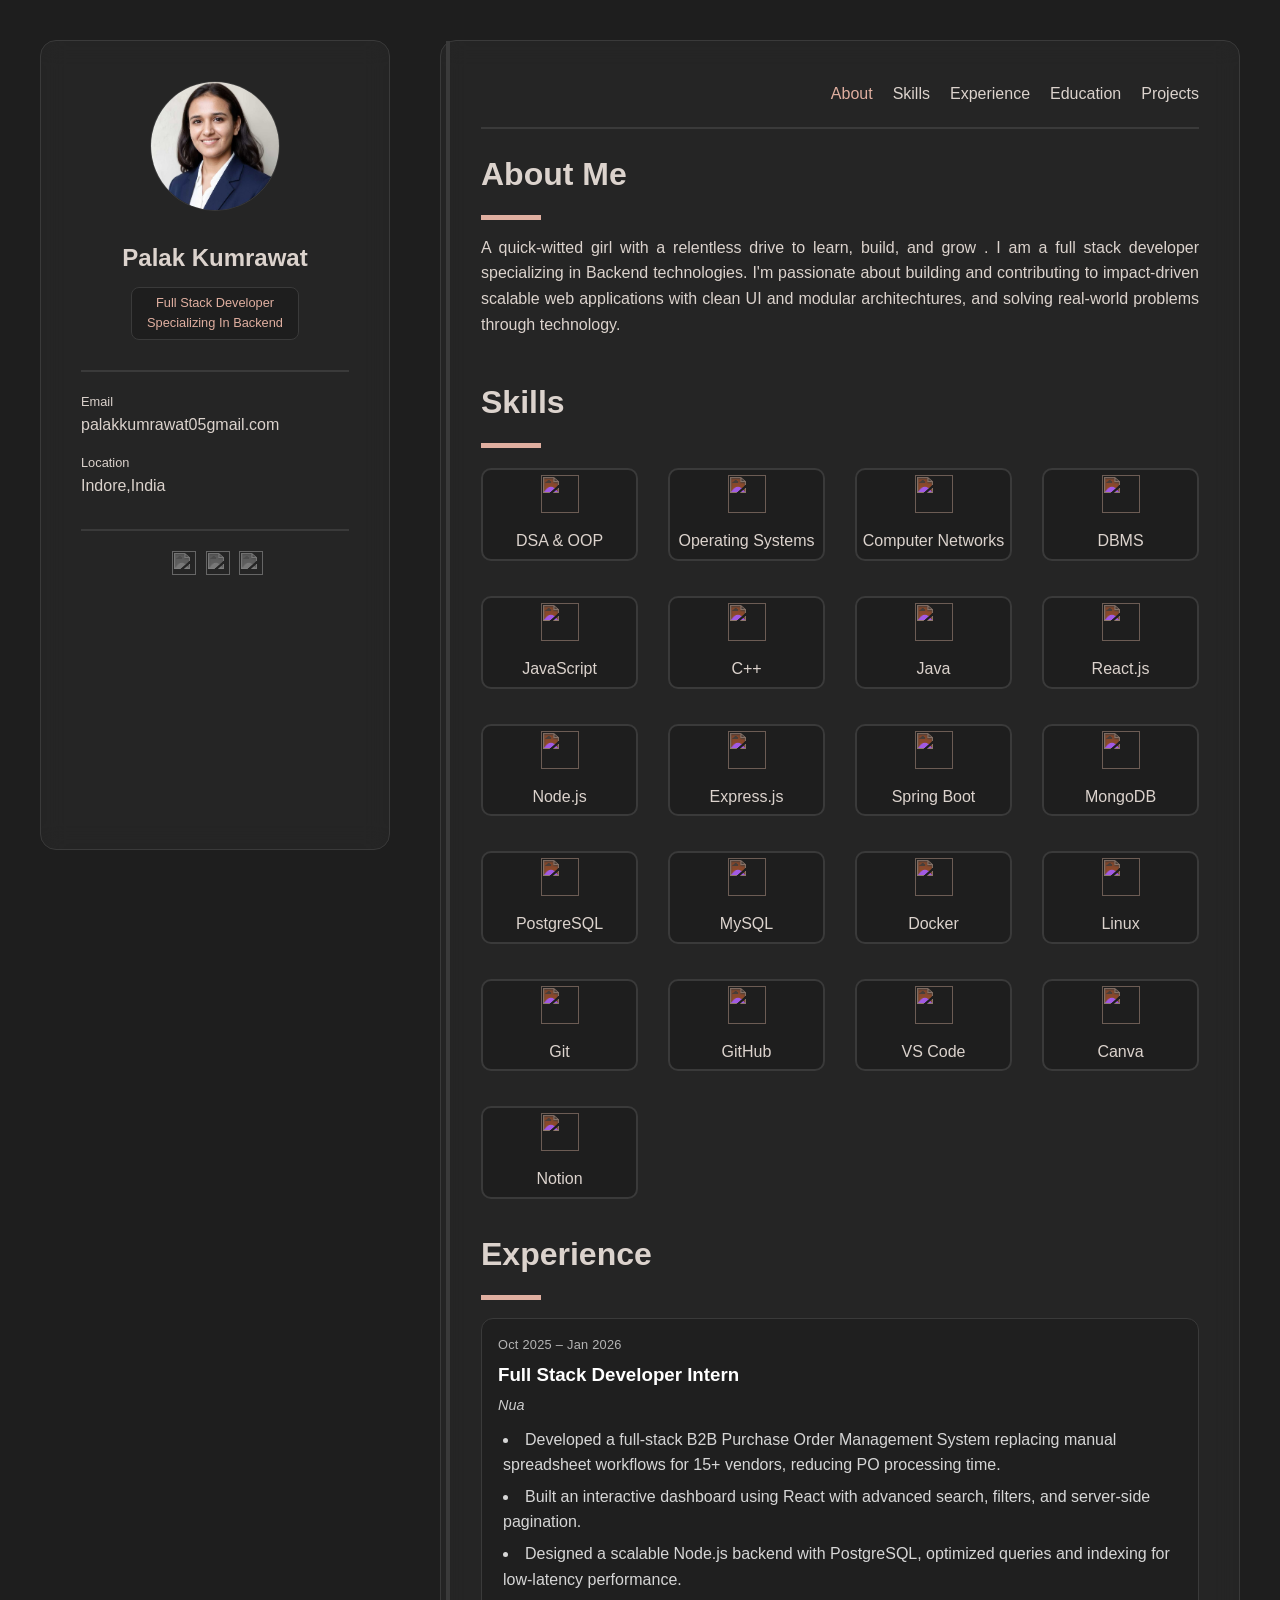
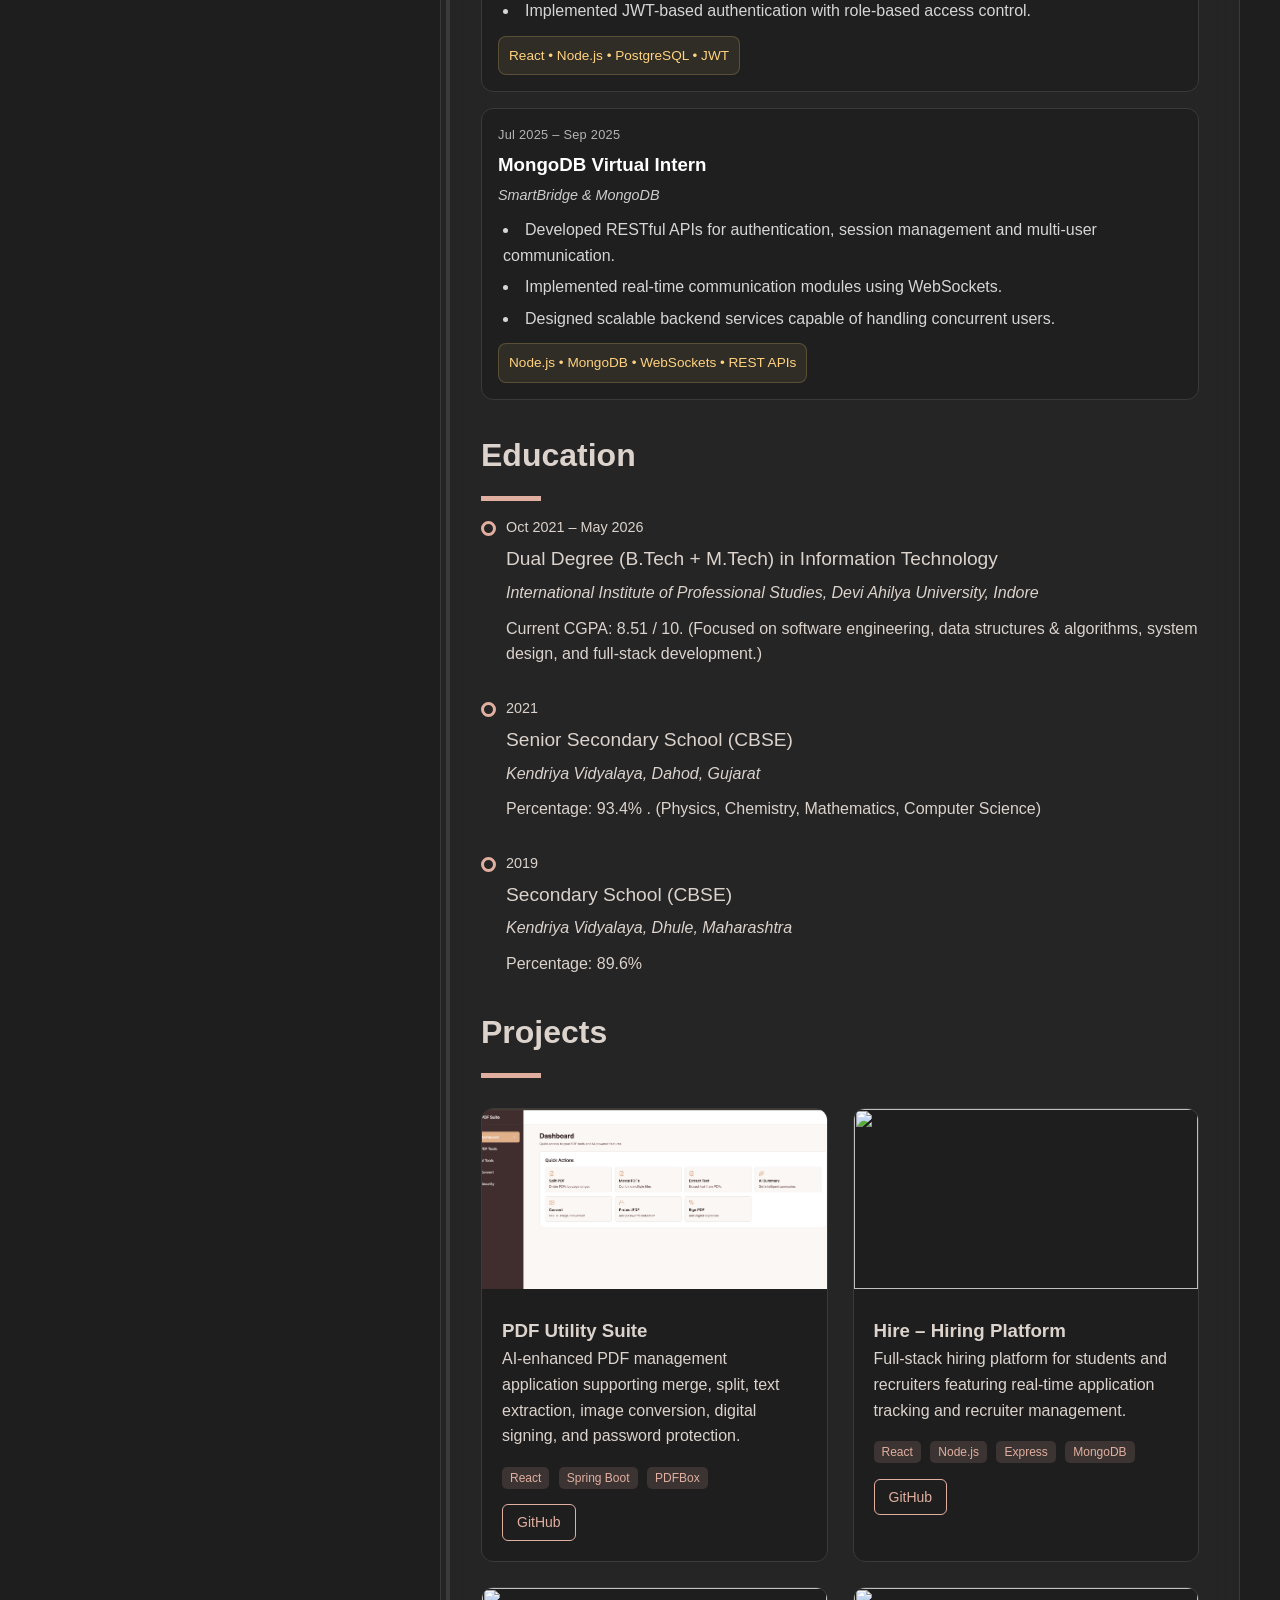
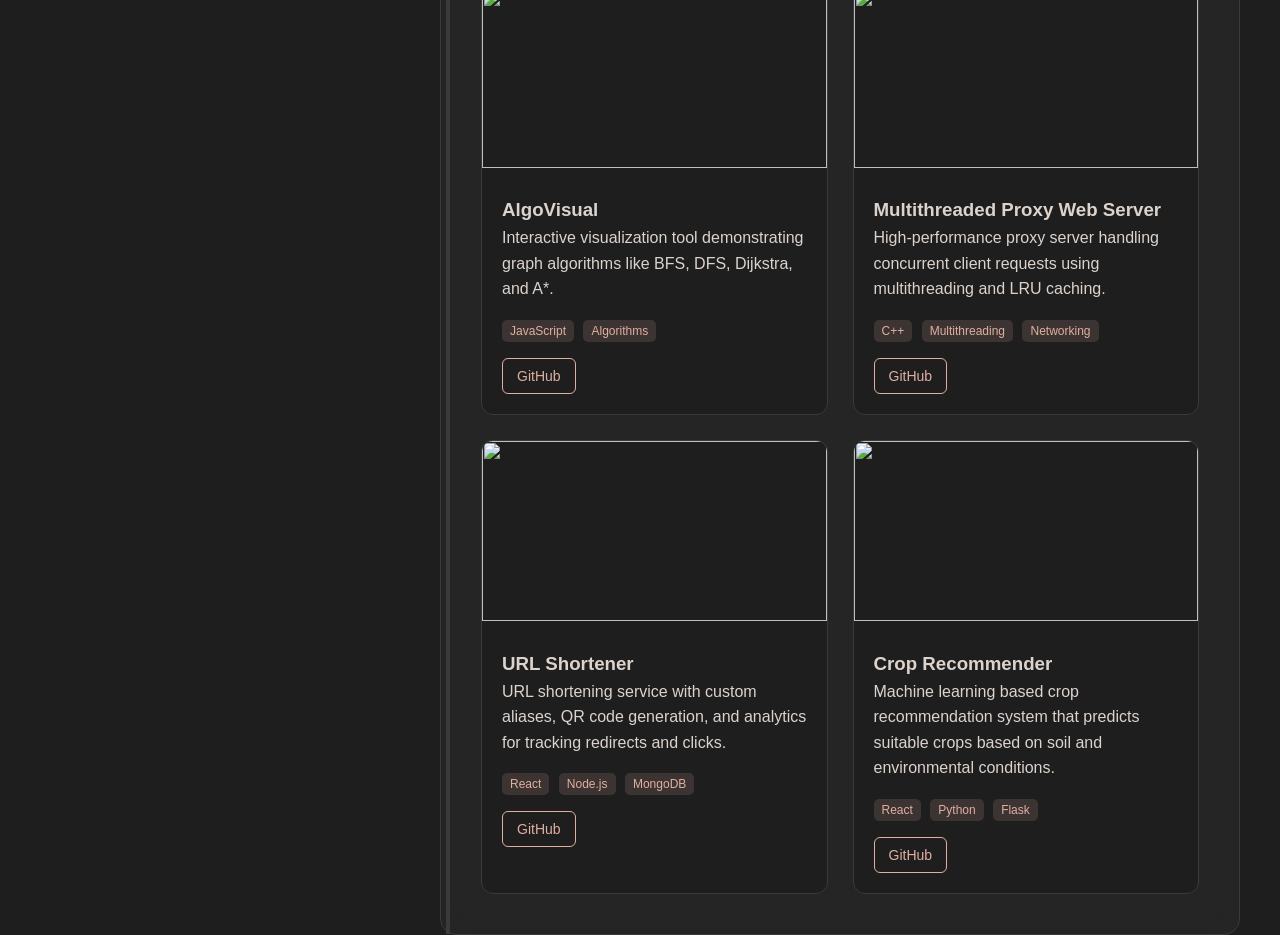
==== PaalaksPort/index.html @ 1b8beba0 "first commit" ====
<!DOCTYPE html>
<html lang="en">
<head>
    <meta charset="UTF-8">
    <meta name="viewport" content="width=device-width, initial-scale=1.0">
    <title>Palaksfolio</title>
    <link rel="stylesheet" href="./style.css">
</head>
<body>
    
    <div class="main-container">
        <!-- siderbar -->
        <div class="sidebar">

            <!-- profile -->
            <div class="profile">
                <img src="profile.jpg" alt="" >
                <h2>Palak Kumrawat</h2>
                <p>Full Stack Developer <br>Specializing In Backend</p>
            </div>
            

             <!--contact  -->

             <div class="contact">
                  <div class="email">
                    <h3 class="label">Email</h3>
                    <a href="mailto:palakkumrawat05gmail.com" class="value">palakkumrawat05gmail.com</a>
                  </div>
                  <div class="location">
                    <h3 class="label">Location</h3>
                    <p class="value">Indore,India</p>
                  </div>
             </div>
             <!-- social -->
             <div class="social">
                <a href="https://x.com/palak_p78663"><img src="https://simpleicons.org/icons/x.svg" alt=""></a>
                <a href="https://www.github.com/palak-k5"><img src="https://simpleicons.org/icons/git.svg" alt=""></a>
                <a href="https://www.linkedin.com/in/palak-kumrawat/"><img src="https://www.svgrepo.com/show/144030/linkedin-square-logo.svg" alt=""></a>
             </div>
        </div>
        <!-- main-content -->
        <div class="main-content">
          
            <!-- navigation -->
             <div id="navigation">
                <nav>
                    <a href="#about" class="active">About</a>
                    <a href="#skills">Skills</a>
                    <a href="#experience">Experience</a>
                    <a href="#education">Education</a>
                    <a href="#projects">Projects</a>
                </nav>
             </div>

            <!-- about me -->
             <div id="about">
                <h3 class="heading">About Me</h3>
                <div class="line"></div>
                <p class="content">A quick-witted girl with a relentless drive to learn, build, and grow . I am a full stack developer specializing in Backend technologies.
I'm passionate about building and contributing to impact-driven scalable web applications with clean UI and modular architechtures, and solving real-world problems through technology.

</p>
             </div><!-- Skills -->
<div id="skills">
    <h3 class="heading">Skills</h3>
    <div class="line"></div>

    <div class="grid-container">

        <!-- Core CS -->
        <div class="item">
            <img src="https://simpleicons.org/icons/cplusplus.svg" alt="">
            <h3>DSA & OOP</h3>
        </div>

        <div class="item">
            <img src="https://simpleicons.org/icons/linux.svg" alt="">
            <h3>Operating Systems</h3>
        </div>

        <div class="item">
    <img src="https://cdn-icons-png.flaticon.com/512/1041/1041886.png" alt="">
            <h3>Computer Networks</h3>
        </div>

        <div class="item">
            <img src="https://simpleicons.org/icons/mysql.svg" alt="">
            <h3>DBMS</h3>
        </div>

        <!-- Programming Languages -->
        <div class="item">
            <img src="https://simpleicons.org/icons/javascript.svg" alt="">
            <h3>JavaScript</h3>
        </div>

        <div class="item">
            <img src="https://simpleicons.org/icons/cplusplus.svg" alt="">
            <h3>C++</h3>
        </div>

        <div class="item">
            <img src="https://simpleicons.org/icons/openjdk.svg" alt="">
            <h3>Java</h3>
        </div>

        <!-- Web Technologies -->
        <div class="item">
            <img src="https://simpleicons.org/icons/react.svg" alt="">
            <h3>React.js</h3>
        </div>

        <div class="item">
    <img src="https://cdn.simpleicons.org/nodedotjs" alt="">
            <h3>Node.js</h3>
        </div>

        <div class="item">
            <img src="https://simpleicons.org/icons/express.svg" alt="">
            <h3>Express.js</h3>
        </div>

        <div class="item">
            <img src="https://simpleicons.org/icons/springboot.svg" alt="">
            <h3>Spring Boot</h3>
        </div>

        <!-- Databases -->
        <div class="item">
            <img src="https://simpleicons.org/icons/mongodb.svg" alt="">
            <h3>MongoDB</h3>
        </div>

        <div class="item">
            <img src="https://simpleicons.org/icons/postgresql.svg" alt="">
            <h3>PostgreSQL</h3>
        </div>

        <div class="item">
            <img src="https://simpleicons.org/icons/mysql.svg" alt="">
            <h3>MySQL</h3>
        </div>

        <!-- Cloud / DevOps -->
        <div class="item">
            <img src="https://simpleicons.org/icons/docker.svg" alt="">
            <h3>Docker</h3>
        </div>

        <div class="item">
            <img src="https://simpleicons.org/icons/linux.svg" alt="">
            <h3>Linux</h3>
        </div>

        <!-- Tools -->
        <div class="item">
            <img src="https://simpleicons.org/icons/git.svg" alt="">
            <h3>Git</h3>
        </div>

        <div class="item">
            <img src="https://simpleicons.org/icons/github.svg" alt="">
            <h3>GitHub</h3>
        </div>

        <div class="item">
    <img src="https://cdn.simpleicons.org/visualstudiocode" alt="">
            <h3>VS Code</h3>
        </div>

        <div class="item">
    <img src="https://cdn.simpleicons.org/canva" alt="">
            <h3>Canva</h3>
        </div>

        <div class="item">
            <img src="https://simpleicons.org/icons/notion.svg" alt="">
            <h3>Notion</h3>
        </div>

    </div>
</div>
<div id="experience">
    <h3 class="heading">Experience</h3>
    <div class="line"></div>

    <div class="experience-container">

        <!-- Nua -->
        <div class="exp-card">
            <div class="exp-header">
                <span class="exp-date">Oct 2025 – Jan 2026</span>
                <h3>Full Stack Developer Intern</h3>
                <p class="company">Nua</p>
            </div>
            <ul class="exp-work">
                <li>Developed a full-stack B2B Purchase Order Management System replacing manual spreadsheet workflows for 15+ vendors, reducing PO processing time.</li>
                <li>Built an interactive dashboard using React with advanced search, filters, and server-side pagination.</li>
                <li>Designed a scalable Node.js backend with PostgreSQL, optimized queries and indexing for low-latency performance.</li>
                <li>Implemented JWT-based authentication with role-based access control.</li>
            </ul>

            <div class="tech">
                React • Node.js • PostgreSQL • JWT
            </div>
        </div>


        <!-- MongoDB -->
        <div class="exp-card">
            <div class="exp-header">
                <span class="exp-date">Jul 2025 – Sep 2025</span>
                <h3>MongoDB Virtual Intern</h3>
                <p class="company">SmartBridge & MongoDB</p>
            </div>

            <ul class="exp-work">
                <li>Developed RESTful APIs for authentication, session management and multi-user communication.</li>

                <li>Implemented real-time communication modules using WebSockets.</li>

                <li>Designed scalable backend services capable of handling concurrent users.</li>
            </ul>

            <div class="tech">
                Node.js • MongoDB • WebSockets • REST APIs
            </div>
        </div>

    </div>
</div>
           <!-- Education -->
<div id="education">
    <h3 class="heading">Education</h3>
    <div class="line"></div>

    <div class="edtech">

        <!-- Dual Degree -->
        <div class="edfirst">
            <div class="year">Oct 2021 – May 2026</div>
            <h3 class="degree">Dual Degree (B.Tech + M.Tech) in Information Technology</h3>
            <p class="college">International Institute of Professional Studies, Devi Ahilya University, Indore</p>
            <p class="work">Current CGPA: 8.51 / 10. (Focused on software engineering, data structures & algorithms, system design, and full-stack development.)</p>
            <div class="goal"></div>
        </div>

        <!-- Senior Secondary -->
        <div class="edsecond">
            <div class="year">2021</div>
            <h3 class="degree">Senior Secondary School (CBSE)</h3>
            <p class="college">Kendriya Vidyalaya, Dahod, Gujarat</p>
            <p class="work">Percentage: 93.4% . (Physics, Chemistry, Mathematics, Computer Science)</p>
            <div class="goal"></div>
        </div>

        <!-- Secondary School -->
        <div class="edsecond">
            <div class="year">2019</div>
            <h3 class="degree">Secondary School (CBSE)</h3>
            <p class="college">Kendriya Vidyalaya, Dhule, Maharashtra</p>
            <p class="work">Percentage: 89.6%</p>
            <div class="goal"></div>
        </div>

        <div class="liner"></div>

    </div>
</div>
            <!-- Projects -->
             <div id="projects">
                <h3 class="heading">Projects</h3>
                <div class="line"></div>

<div class="project-container">

    <!-- PDF Utility Suite -->
    <div class="project">
        <img src="pdfutilitysuite.png" alt="">
        <div class="card">
            <h3>PDF Utility Suite</h3>

            <p>
            AI-enhanced PDF management application supporting merge, split,
            text extraction, image conversion, digital signing, and password protection.
            </p>

            <span>React</span>
            <span>Spring Boot</span>
            <span>PDFBox</span>

            <div class="project-links">
                <a href="https://github.com/palak-k5/File-Merge-Split" target="_blank">GitHub</a>
            </div>
        </div>
    </div>


    <!-- Hire -->
    <div class="project">
        <img src="https://images.unsplash.com/photo-1551434678-e076c223a692?q=80&w=400" alt="">
        <div class="card">
            <h3>Hire – Hiring Platform</h3>

            <p>
            Full-stack hiring platform for students and recruiters featuring
            real-time application tracking and recruiter management.
            </p>

            <span>React</span>
            <span>Node.js</span>
            <span>Express</span>
            <span>MongoDB</span>

            <div class="project-links">
                <a href="https://github.com/palak-k5/Hire" target="_blank">GitHub</a>
            </div>
        </div>
    </div>


    <!-- AlgoVisual -->
    <div class="project">
        <img src="https://images.unsplash.com/photo-1515879218367-8466d910aaa4?q=80&w=400" alt="">
        <div class="card">
            <h3>AlgoVisual</h3>

            <p>
            Interactive visualization tool demonstrating graph algorithms
            like BFS, DFS, Dijkstra, and A*.
            </p>

            <span>JavaScript</span>
            <span>Algorithms</span>

            <div class="project-links">
                <a href="https://github.com/palak-k5/AlgoVisual" target="_blank">GitHub</a>
            </div>
        </div>
    </div>


    <!-- Proxy Server -->
    <div class="project">
        <img src="https://images.unsplash.com/photo-1558494949-ef010cbdcc31?q=80&w=400" alt="">
        <div class="card">
            <h3>Multithreaded Proxy Web Server</h3>

            <p>
            High-performance proxy server handling concurrent client requests
            using multithreading and LRU caching.
            </p>

            <span>C++</span>
            <span>Multithreading</span>
            <span>Networking</span>

            <div class="project-links">
                <a href="https://github.com/palak-k5/Multithreaded-Web-Server" target="_blank">GitHub</a>
            </div>
        </div>
    </div>


    <!-- URL Shortener -->
    <div class="project">
        <img src="https://images.unsplash.com/photo-1555066931-4365d14bab8c?q=80&w=400" alt="">
        <div class="card">
            <h3>URL Shortener</h3>

            <p>
            URL shortening service with custom aliases, QR code generation,
            and analytics for tracking redirects and clicks.
            </p>

            <span>React</span>
            <span>Node.js</span>
            <span>MongoDB</span>

            <div class="project-links">
                <a href="https://github.com/palak-k5/URL-Shortener" target="_blank">GitHub</a>
            </div>
        </div>
    </div>


    <!-- Crop Recommender -->
    <div class="project">
        <img src="https://images.unsplash.com/photo-1500937386664-56d1dfef3854?q=80&w=400" alt="">
        <div class="card">
            <h3>Crop Recommender</h3>

            <p>
            Machine learning based crop recommendation system that predicts
            suitable crops based on soil and environmental conditions.
            </p>

            <span>React</span>
            <span>Python</span>
            <span>Flask</span>

            <div class="project-links">
                <a href="https://github.com/palak-k5/crop-recommender" target="_blank">GitHub</a>
            </div>
        </div>
    </div>


</div>

             </div>

        </div> 
    </div>

</body>
</html>
---- PaalaksPort/style.css ----
/* VARIABLES */

:root{
    --accent:#e0afa0;
    --text:#dcd3cd;
}


/* RESET */

*{
    padding:0;
    margin:0;
    box-sizing:border-box;
    scroll-behavior:smooth;
}


/* BODY */

body{
    background-color:#1e1e1e;
    font-family:sans-serif;
    color:var(--text);
    line-height:1.6;
}


/* MAIN GRID */

.main-container{
    display:grid;
    max-width:1200px;
    grid-template-columns:350px 1fr;
    gap:50px;
    padding-top:40px;
    margin:auto;
}


/* SIDEBAR */

.sidebar{
    height:90vh;

    /* glass effect */
    background:rgba(42,42,42,0.6);
    backdrop-filter:blur(12px);

    border:1px solid #3a3a3a;
    border-radius:16px;
    padding:40px;

    position:sticky;
    top:40px;
}


/* MAIN CONTENT */

.main-content{

    background:rgba(42,42,42,0.6);
    backdrop-filter:blur(12px);

    border:1px solid #3a3a3a;
    border-radius:16px;
    padding:40px;
}


/* PROFILE */

.profile{
    text-align:center;
}

.profile img{
    height:130px;
    width:130px;
    border-radius:50%;
    border:1px solid #3a3a3a;
}

.profile h2{
    font-size:1.5rem;
    font-weight:700;
    margin-top:20px;
}

.profile p{
    background:#1e1e1e;
    padding:5px 15px;
    color:var(--accent);
    border:1px solid #3a3a3a;
    font-size:0.8rem;
    border-radius:8px;
    display:inline-block;
    margin-top:10px;
}


/* CONTACT */

.contact{
    margin-top:30px;
    border-top:2px solid #3a3a3a;
    padding-top:20px;
}

.label{
    font-weight:500;
    font-size:0.8rem;
}

.value{
    color:var(--text);
    text-decoration:none;
}

.email,.phone{
    margin-bottom:15px;
}


/* SOCIAL */

.social{
    margin-top:30px;
    border-top:2px solid #3a3a3a;
    padding-top:20px;
    text-align:center;
}

.social img{
    height:24px;
    width:24px;
    margin-left:5px;
    filter:grayscale(1) invert(0.7);
    transition:0.3s;
}

.social img:hover{
    filter:grayscale(0) invert(0);
}


/* NAVIGATION */

#navigation{
    border-bottom:2px solid #3a3a3a;
    margin-bottom:20px;
    padding-bottom:20px;
}

nav{
    display:flex;
    justify-content:flex-end;
    gap:20px;
}

nav a{
    text-decoration:none;
    color:var(--text);
    font-weight:500;
    transition:0.3s;
}

.active,
nav a:hover{
    color:var(--accent);
}


/* HEADINGS */

.heading{
    font-size:2rem;
    margin-bottom:15px;
}

.line{
    width:60px;
    height:5px;
    background:var(--accent);
    margin-bottom:15px;
}

.content{
    text-align:justify;
}

#about{
    margin-bottom:40px;
}


/* SKILLS */

.grid-container{
    display:grid;
    grid-template-columns:repeat(auto-fit,minmax(120px,1fr));
    gap:30px;
}

.item{
    padding:5px;
    border-radius:10px;
    border:2px solid #3a3a3a;
    background:#1e1e1e;
    text-align:center;
    margin-top:5px;
    transition:0.3s;
}

.item img{
    height:38px;
    width:38px;

    /* accent tint */
    filter:invert(78%) sepia(18%) saturate(397%)
    hue-rotate(335deg) brightness(95%) contrast(88%);

    margin-bottom:15px;
}

.item h3{
    font-size:1rem;
    font-weight:500;
}

.item:hover{
    transform:translateY(-6px);
    box-shadow:0 0 15px rgba(224,175,160,0.25);
}


/* EDUCATION */

#education{
    margin-top:30px;
}

.year{
    font-size:0.9rem;
    margin-bottom:5px;
}

.degree{
    font-size:1.2rem;
    font-weight:500;
    margin-bottom:5px;
}

.college{
    font-style:italic;
    margin-bottom:10px;
}

.work{
    color:var(--text);
}

.edfirst,.edsecond{
    margin-bottom:30px;
    padding-left:25px;
    position:relative;
}

.goal{
    height:15px;
    width:15px;
    border:3px solid var(--accent);
    border-radius:50%;
    position:absolute;
    top:5px;
    left:0;
    z-index:5;
}

.liner{
    position:absolute;
    width:2px;
    top:0;
    bottom:0;
    left:5px;
    border:2px solid #3a3a3a;
}

/* EXPERIENCE */
#experience {
    margin-top: 30px;
}
.experience-container {
    display: grid;
    gap: 16px;
    margin-top: 18px;
}
.exp-card {
    background: #1f1f1f;
    border: 1px solid #3a3a3a;
    border-radius: 12px;
    padding: 16px;
    transition: transform 0.2s ease, box-shadow 0.2s ease;
}
.exp-card:hover {
    transform: translateY(-3px);
    box-shadow: 0 8px 18px rgba(0, 0, 0, 0.35);
}
.exp-header {
    display: flex;
    flex-direction: column;
    gap: 4px;
    margin-bottom: 10px;
}
.exp-date {
    color: #b4b4b4;
    font-size: 0.8rem;
    font-weight: 500;
    letter-spacing: 0.02em;
}
.exp-header h3 {
    margin: 0;
    color: #fff;
}
.company {
    margin: 0;
    color: #ccc;
    font-size: 0.9rem;
    font-style: italic;
}
.exp-work {
    color: #d6d6d6;
    margin-bottom: 12px;
    list-style: disc inside;
    margin-left: 5px;
}
.exp-work li {
    margin-bottom: 6px;
}
.tech {
    color: #ffd27f;
    background: rgba(255, 214, 127, 0.08);
    border: 1px solid rgba(255, 214, 127, 0.2);
    border-radius: 8px;
    padding: 8px 10px;
    font-size: 0.85rem;
    max-width: fit-content;
}

/* PORTFOLIO */

.project-container{
    margin-top:30px;
    display:grid;
    grid-template-columns:1fr 1fr;
    gap:25px;
}

.project{
    background:#1e1e1e;
    border-radius:12px;
    border:1px solid #3a3a3a;
    overflow:hidden;
    transition:0.4s;
}

.project:hover{
    transform:translateY(-8px);
    box-shadow:0 10px 25px rgba(224,175,160,0.15);
}

.project img{
    height:180px;
    width:100%;
    object-fit:cover;
}

.card{
    padding:20px;
}

.card p{
    margin-bottom:15px;
}

.card span{
    background:rgba(224,175,160,0.15);
    color:var(--accent);
    padding:4px 8px;
    border-radius:5px;
    font-size:0.75rem;
    margin-right:5px;
}

.project-links{
    margin-top:15px;
    display:flex;
    gap:10px;
}

.project-links a{
    padding:6px 14px;
    border-radius:6px;
    border:1px solid #e0afa0;
    color:#e0afa0;
    font-size:14px;
    text-decoration:none;
    transition:0.3s;
}

.project-links a:hover{
    background:#e0afa0;
    color:#1e1e1e;
}
/* RESPONSIVE */

@media screen and (max-width:1200px){

.main-container{
    grid-template-columns:1fr;
    padding:20px;
}

.sidebar{
    position:static;
    height:auto;
}

}

@media screen and (max-width:750px){

.project-container{
    grid-template-columns:1fr;
}

#navigation nav{
    justify-content:center;
    flex-wrap:wrap;
}

.sidebar{
    display:flex;
    justify-content:center;
    gap:40px;
}

}
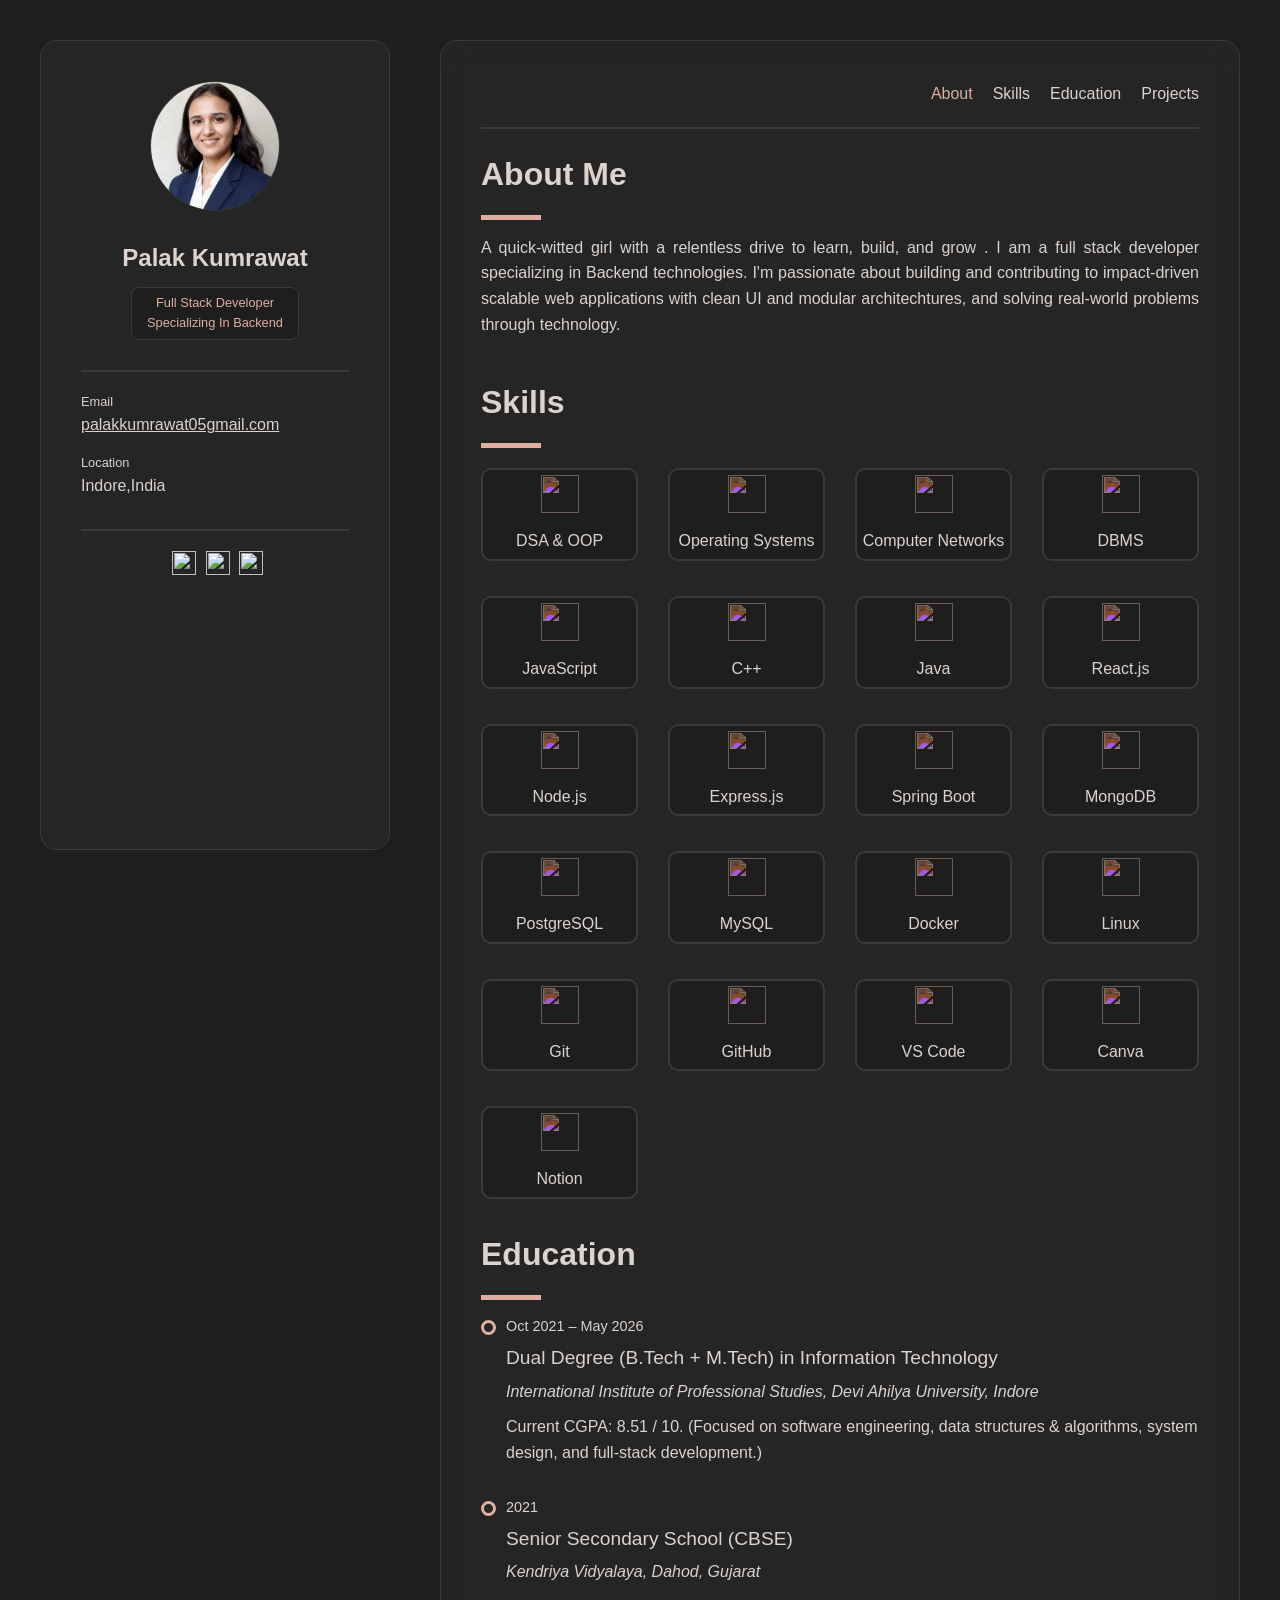
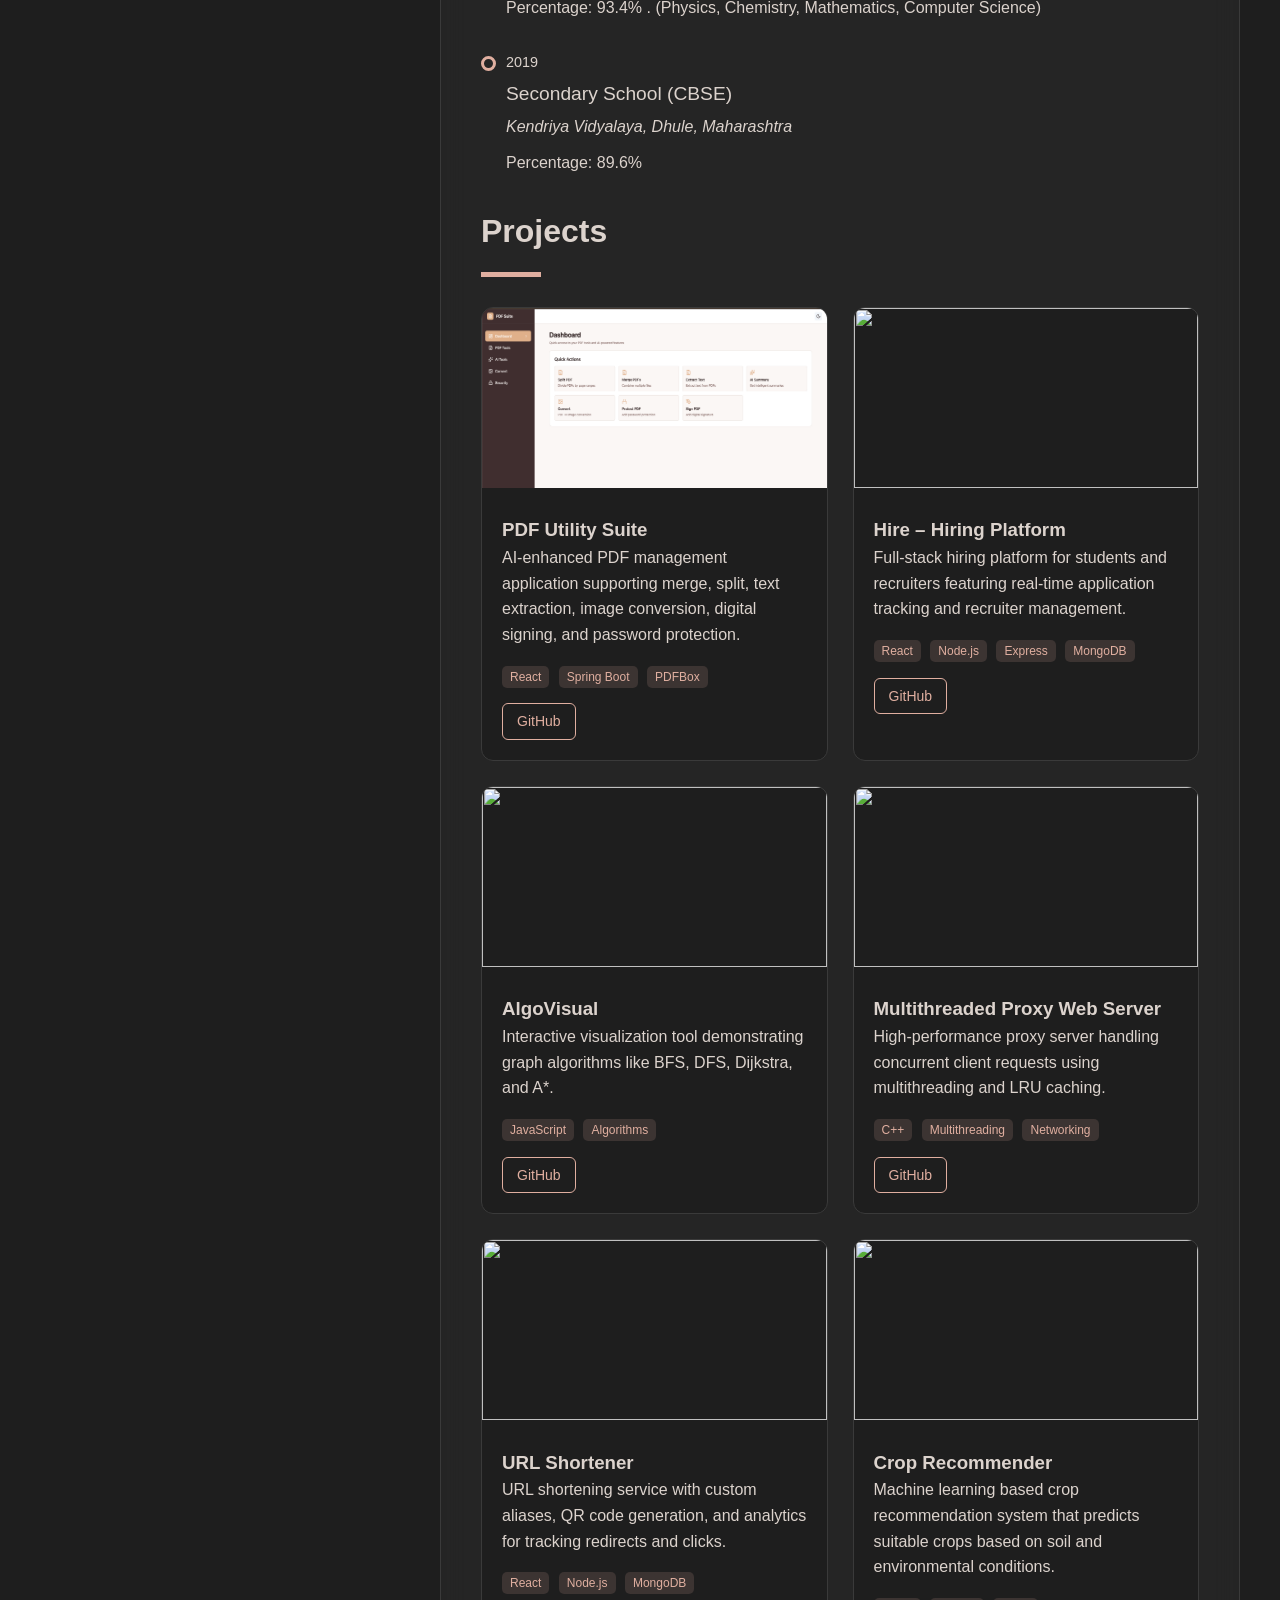
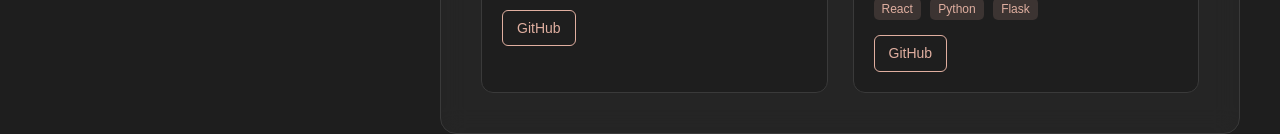
==== commit 4c5c8e2e: "final changes" ====
--- a/PaalaksPort/index.html
+++ b/PaalaksPort/index.html
@@ -9,18 +9,14 @@
 <body>
     
     <div class="main-container">
-        <!-- siderbar -->
         <div class="sidebar">
 
-            <!-- profile -->
             <div class="profile">
                 <img src="profile.jpg" alt="" >
                 <h2>Palak Kumrawat</h2>
                 <p>Full Stack Developer <br>Specializing In Backend</p>
             </div>
             
-
-             <!--contact  -->
 
              <div class="contact">
                   <div class="email">
@@ -32,28 +28,23 @@
                     <p class="value">Indore,India</p>
                   </div>
              </div>
-             <!-- social -->
              <div class="social">
                 <a href="https://x.com/palak_p78663"><img src="https://simpleicons.org/icons/x.svg" alt=""></a>
                 <a href="https://www.github.com/palak-k5"><img src="https://simpleicons.org/icons/git.svg" alt=""></a>
                 <a href="https://www.linkedin.com/in/palak-kumrawat/"><img src="https://www.svgrepo.com/show/144030/linkedin-square-logo.svg" alt=""></a>
              </div>
         </div>
-        <!-- main-content -->
         <div class="main-content">
           
-            <!-- navigation -->
              <div id="navigation">
                 <nav>
                     <a href="#about" class="active">About</a>
                     <a href="#skills">Skills</a>
-                    <a href="#experience">Experience</a>
                     <a href="#education">Education</a>
                     <a href="#projects">Projects</a>
                 </nav>
              </div>
 
-            <!-- about me -->
              <div id="about">
                 <h3 class="heading">About Me</h3>
                 <div class="line"></div>
@@ -61,14 +52,13 @@
 I'm passionate about building and contributing to impact-driven scalable web applications with clean UI and modular architechtures, and solving real-world problems through technology.
 
 </p>
-             </div><!-- Skills -->
+             </div>
 <div id="skills">
     <h3 class="heading">Skills</h3>
     <div class="line"></div>
 
     <div class="grid-container">
 
-        <!-- Core CS -->
         <div class="item">
             <img src="https://simpleicons.org/icons/cplusplus.svg" alt="">
             <h3>DSA & OOP</h3>
@@ -89,7 +79,6 @@
             <h3>DBMS</h3>
         </div>
 
-        <!-- Programming Languages -->
         <div class="item">
             <img src="https://simpleicons.org/icons/javascript.svg" alt="">
             <h3>JavaScript</h3>
@@ -105,7 +94,6 @@
             <h3>Java</h3>
         </div>
 
-        <!-- Web Technologies -->
         <div class="item">
             <img src="https://simpleicons.org/icons/react.svg" alt="">
             <h3>React.js</h3>
@@ -126,7 +114,6 @@
             <h3>Spring Boot</h3>
         </div>
 
-        <!-- Databases -->
         <div class="item">
             <img src="https://simpleicons.org/icons/mongodb.svg" alt="">
             <h3>MongoDB</h3>
@@ -142,7 +129,6 @@
             <h3>MySQL</h3>
         </div>
 
-        <!-- Cloud / DevOps -->
         <div class="item">
             <img src="https://simpleicons.org/icons/docker.svg" alt="">
             <h3>Docker</h3>
@@ -153,7 +139,6 @@
             <h3>Linux</h3>
         </div>
 
-        <!-- Tools -->
         <div class="item">
             <img src="https://simpleicons.org/icons/git.svg" alt="">
             <h3>Git</h3>
@@ -181,63 +166,12 @@
 
     </div>
 </div>
-<div id="experience">
-    <h3 class="heading">Experience</h3>
-    <div class="line"></div>
-
-    <div class="experience-container">
-
-        <!-- Nua -->
-        <div class="exp-card">
-            <div class="exp-header">
-                <span class="exp-date">Oct 2025 – Jan 2026</span>
-                <h3>Full Stack Developer Intern</h3>
-                <p class="company">Nua</p>
-            </div>
-            <ul class="exp-work">
-                <li>Developed a full-stack B2B Purchase Order Management System replacing manual spreadsheet workflows for 15+ vendors, reducing PO processing time.</li>
-                <li>Built an interactive dashboard using React with advanced search, filters, and server-side pagination.</li>
-                <li>Designed a scalable Node.js backend with PostgreSQL, optimized queries and indexing for low-latency performance.</li>
-                <li>Implemented JWT-based authentication with role-based access control.</li>
-            </ul>
-
-            <div class="tech">
-                React • Node.js • PostgreSQL • JWT
-            </div>
-        </div>
-
-
-        <!-- MongoDB -->
-        <div class="exp-card">
-            <div class="exp-header">
-                <span class="exp-date">Jul 2025 – Sep 2025</span>
-                <h3>MongoDB Virtual Intern</h3>
-                <p class="company">SmartBridge & MongoDB</p>
-            </div>
-
-            <ul class="exp-work">
-                <li>Developed RESTful APIs for authentication, session management and multi-user communication.</li>
-
-                <li>Implemented real-time communication modules using WebSockets.</li>
-
-                <li>Designed scalable backend services capable of handling concurrent users.</li>
-            </ul>
-
-            <div class="tech">
-                Node.js • MongoDB • WebSockets • REST APIs
-            </div>
-        </div>
-
-    </div>
-</div>
-           <!-- Education -->
 <div id="education">
     <h3 class="heading">Education</h3>
     <div class="line"></div>
 
     <div class="edtech">
 
-        <!-- Dual Degree -->
         <div class="edfirst">
             <div class="year">Oct 2021 – May 2026</div>
             <h3 class="degree">Dual Degree (B.Tech + M.Tech) in Information Technology</h3>
@@ -246,7 +180,6 @@
             <div class="goal"></div>
         </div>
 
-        <!-- Senior Secondary -->
         <div class="edsecond">
             <div class="year">2021</div>
             <h3 class="degree">Senior Secondary School (CBSE)</h3>
@@ -255,7 +188,6 @@
             <div class="goal"></div>
         </div>
 
-        <!-- Secondary School -->
         <div class="edsecond">
             <div class="year">2019</div>
             <h3 class="degree">Secondary School (CBSE)</h3>
@@ -263,19 +195,14 @@
             <p class="work">Percentage: 89.6%</p>
             <div class="goal"></div>
         </div>
-
-        <div class="liner"></div>
-
     </div>
 </div>
-            <!-- Projects -->
              <div id="projects">
                 <h3 class="heading">Projects</h3>
                 <div class="line"></div>
 
 <div class="project-container">
 
-    <!-- PDF Utility Suite -->
     <div class="project">
         <img src="pdfutilitysuite.png" alt="">
         <div class="card">
@@ -297,7 +224,6 @@
     </div>
 
 
-    <!-- Hire -->
     <div class="project">
         <img src="https://images.unsplash.com/photo-1551434678-e076c223a692?q=80&w=400" alt="">
         <div class="card">
@@ -320,7 +246,6 @@
     </div>
 
 
-    <!-- AlgoVisual -->
     <div class="project">
         <img src="https://images.unsplash.com/photo-1515879218367-8466d910aaa4?q=80&w=400" alt="">
         <div class="card">
@@ -341,7 +266,6 @@
     </div>
 
 
-    <!-- Proxy Server -->
     <div class="project">
         <img src="https://images.unsplash.com/photo-1558494949-ef010cbdcc31?q=80&w=400" alt="">
         <div class="card">
@@ -363,7 +287,6 @@
     </div>
 
 
-    <!-- URL Shortener -->
     <div class="project">
         <img src="https://images.unsplash.com/photo-1555066931-4365d14bab8c?q=80&w=400" alt="">
         <div class="card">
@@ -385,7 +308,6 @@
     </div>
 
 
-    <!-- Crop Recommender -->
     <div class="project">
         <img src="https://images.unsplash.com/photo-1500937386664-56d1dfef3854?q=80&w=400" alt="">
         <div class="card">
--- a/PaalaksPort/style.css
+++ b/PaalaksPort/style.css
@@ -1,4 +1,3 @@
-/* VARIABLES */
 
 :root{
     --accent:#e0afa0;
@@ -6,7 +5,6 @@
 }
 
 
-/* RESET */
 
 *{
     padding:0;
@@ -16,7 +14,6 @@
 }
 
 
-/* BODY */
 
 body{
     background-color:#1e1e1e;
@@ -26,7 +23,6 @@
 }
 
 
-/* MAIN GRID */
 
 .main-container{
     display:grid;
@@ -38,38 +34,33 @@
 }
 
 
-/* SIDEBAR */
 
 .sidebar{
     height:90vh;
 
-    /* glass effect */
+    background:rgba(42,42,42,0.6);
+
+    border:1px solid #3a3a3a;
+    border-radius:16px;
+    padding:40px;
+
+    position:sticky;
+    top:40px;
+}
+
+
+
+.main-content{
+
     background:rgba(42,42,42,0.6);
     backdrop-filter:blur(12px);
 
     border:1px solid #3a3a3a;
     border-radius:16px;
     padding:40px;
-
-    position:sticky;
-    top:40px;
-}
-
-
-/* MAIN CONTENT */
-
-.main-content{
-
-    background:rgba(42,42,42,0.6);
-    backdrop-filter:blur(12px);
-
-    border:1px solid #3a3a3a;
-    border-radius:16px;
-    padding:40px;
-}
-
-
-/* PROFILE */
+}
+
+
 
 .profile{
     text-align:center;
@@ -100,7 +91,6 @@
 }
 
 
-/* CONTACT */
 
 .contact{
     margin-top:30px;
@@ -115,7 +105,6 @@
 
 .value{
     color:var(--text);
-    text-decoration:none;
 }
 
 .email,.phone{
@@ -123,7 +112,6 @@
 }
 
 
-/* SOCIAL */
 
 .social{
     margin-top:30px;
@@ -136,16 +124,10 @@
     height:24px;
     width:24px;
     margin-left:5px;
-    filter:grayscale(1) invert(0.7);
-    transition:0.3s;
-}
-
-.social img:hover{
-    filter:grayscale(0) invert(0);
-}
-
-
-/* NAVIGATION */
+}
+
+
+
 
 #navigation{
     border-bottom:2px solid #3a3a3a;
@@ -163,7 +145,6 @@
     text-decoration:none;
     color:var(--text);
     font-weight:500;
-    transition:0.3s;
 }
 
 .active,
@@ -196,7 +177,6 @@
 
 
 /* SKILLS */
-
 .grid-container{
     display:grid;
     grid-template-columns:repeat(auto-fit,minmax(120px,1fr));
@@ -235,7 +215,6 @@
 }
 
 
-/* EDUCATION */
 
 #education{
     margin-top:30px;
@@ -275,7 +254,6 @@
     position:absolute;
     top:5px;
     left:0;
-    z-index:5;
 }
 
 .liner{
@@ -287,68 +265,6 @@
     border:2px solid #3a3a3a;
 }
 
-/* EXPERIENCE */
-#experience {
-    margin-top: 30px;
-}
-.experience-container {
-    display: grid;
-    gap: 16px;
-    margin-top: 18px;
-}
-.exp-card {
-    background: #1f1f1f;
-    border: 1px solid #3a3a3a;
-    border-radius: 12px;
-    padding: 16px;
-    transition: transform 0.2s ease, box-shadow 0.2s ease;
-}
-.exp-card:hover {
-    transform: translateY(-3px);
-    box-shadow: 0 8px 18px rgba(0, 0, 0, 0.35);
-}
-.exp-header {
-    display: flex;
-    flex-direction: column;
-    gap: 4px;
-    margin-bottom: 10px;
-}
-.exp-date {
-    color: #b4b4b4;
-    font-size: 0.8rem;
-    font-weight: 500;
-    letter-spacing: 0.02em;
-}
-.exp-header h3 {
-    margin: 0;
-    color: #fff;
-}
-.company {
-    margin: 0;
-    color: #ccc;
-    font-size: 0.9rem;
-    font-style: italic;
-}
-.exp-work {
-    color: #d6d6d6;
-    margin-bottom: 12px;
-    list-style: disc inside;
-    margin-left: 5px;
-}
-.exp-work li {
-    margin-bottom: 6px;
-}
-.tech {
-    color: #ffd27f;
-    background: rgba(255, 214, 127, 0.08);
-    border: 1px solid rgba(255, 214, 127, 0.2);
-    border-radius: 8px;
-    padding: 8px 10px;
-    font-size: 0.85rem;
-    max-width: fit-content;
-}
-
-/* PORTFOLIO */
 
 .project-container{
     margin-top:30px;
@@ -362,18 +278,15 @@
     border-radius:12px;
     border:1px solid #3a3a3a;
     overflow:hidden;
-    transition:0.4s;
 }
 
 .project:hover{
-    transform:translateY(-8px);
     box-shadow:0 10px 25px rgba(224,175,160,0.15);
 }
 
 .project img{
     height:180px;
     width:100%;
-    object-fit:cover;
 }
 
 .card{
@@ -406,7 +319,6 @@
     color:#e0afa0;
     font-size:14px;
     text-decoration:none;
-    transition:0.3s;
 }
 
 .project-links a:hover{
